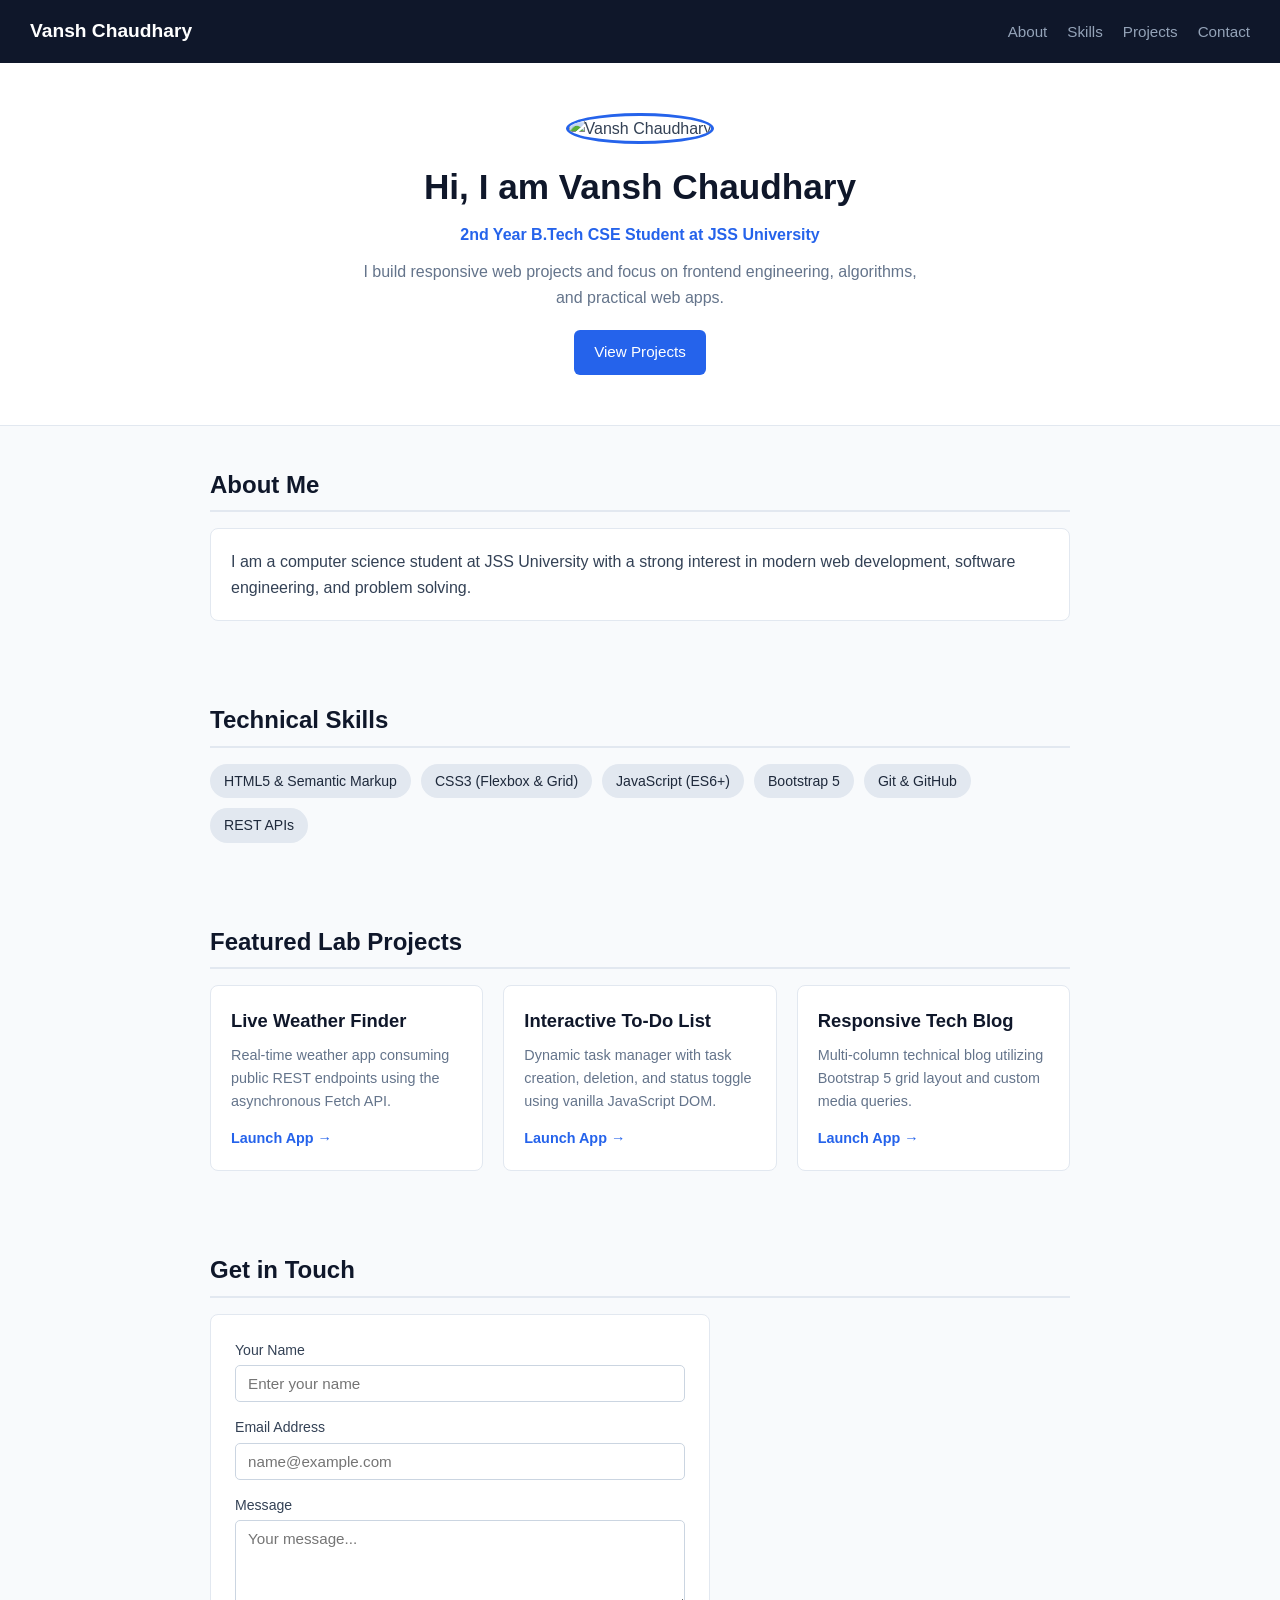
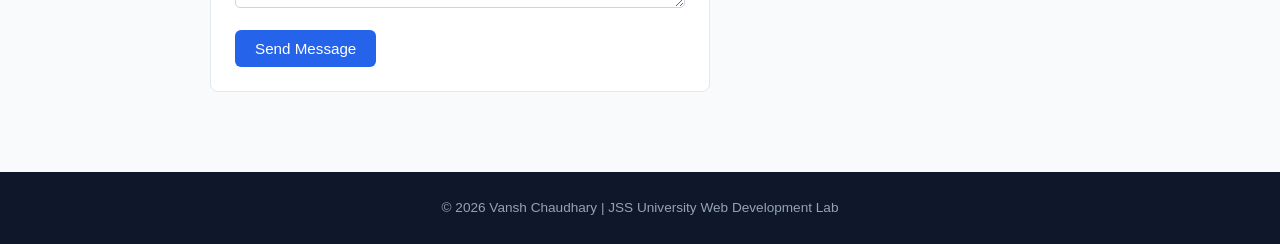
==== Experiment-2/index.html @ f07fea05 "Initial commit: Add experiments 1 to 6 with student portfolio" ====
<!DOCTYPE html>
<html lang="en">
<head>
  <meta charset="UTF-8">
  <meta name="viewport" content="width=device-width, initial-scale=1.0">
  <title>Vansh Chaudhary - Portfolio</title>
  <link rel="stylesheet" href="style.css">
</head>
<body>
  <header>
    <nav class="navbar">
      <div class="brand">Vansh Chaudhary</div>
      <ul class="nav-links">
        <li><a href="#about">About</a></li>
        <li><a href="#skills">Skills</a></li>
        <li><a href="#projects">Projects</a></li>
        <li><a href="#contact">Contact</a></li>
      </ul>
    </nav>
  </header>
  <section class="hero">
    <img src="https://images.unsplash.com/photo-1534528741775-53994a69daeb?w=300&auto=format&fit=crop&q=80" alt="Vansh Chaudhary" class="profile-img">
    <h1>Hi, I am Vansh Chaudhary</h1>
    <p class="subtitle">2nd Year B.Tech CSE Student at JSS University</p>
    <p class="bio">I build responsive web projects and focus on frontend engineering, algorithms, and practical web apps.</p>
    <a href="#projects" class="btn">View Projects</a>
  </section>
  <section id="about" class="container">
    <h2>About Me</h2>
    <div class="card">
      <p>I am a computer science student at JSS University with a strong interest in modern web development, software engineering, and problem solving.</p>
    </div>
  </section>
  <section id="skills" class="container">
    <h2>Technical Skills</h2>
    <div class="skills-list">
      <span class="skill-tag">HTML5 & Semantic Markup</span>
      <span class="skill-tag">CSS3 (Flexbox & Grid)</span>
      <span class="skill-tag">JavaScript (ES6+)</span>
      <span class="skill-tag">Bootstrap 5</span>
      <span class="skill-tag">Git & GitHub</span>
      <span class="skill-tag">REST APIs</span>
    </div>
  </section>
  <section id="projects" class="container">
    <h2>Featured Lab Projects</h2>
    <div class="project-grid">
      <div class="project-card">
        <h3>Live Weather Finder</h3>
        <p>Real-time weather app consuming public REST endpoints using the asynchronous Fetch API.</p>
        <a href="../Experiment-5/weather.html" class="link-btn">Launch App &rarr;</a>
      </div>
      <div class="project-card">
        <h3>Interactive To-Do List</h3>
        <p>Dynamic task manager with task creation, deletion, and status toggle using vanilla JavaScript DOM.</p>
        <a href="../Experiment-3/todo.html" class="link-btn">Launch App &rarr;</a>
      </div>
      <div class="project-card">
        <h3>Responsive Tech Blog</h3>
        <p>Multi-column technical blog utilizing Bootstrap 5 grid layout and custom media queries.</p>
        <a href="../Experiment-6/blog.html" class="link-btn">Launch App &rarr;</a>
      </div>
    </div>
  </section>
  <section id="contact" class="container">
    <h2>Get in Touch</h2>
    <form class="contact-box" onsubmit="event.preventDefault(); alert('Message sent!');">
      <div class="input-row"><label for="name">Your Name</label><input type="text" id="name" placeholder="Enter your name" required></div>
      <div class="input-row"><label for="email">Email Address</label><input type="email" id="email" placeholder="name@example.com" required></div>
      <div class="input-row"><label for="msg">Message</label><textarea id="msg" rows="4" placeholder="Your message..." required></textarea></div>
      <button type="submit" class="btn">Send Message</button>
    </form>
  </section>
  <footer><p>&copy; 2026 Vansh Chaudhary | JSS University Web Development Lab</p></footer>
</body>
</html>
---- Experiment-2/style.css ----
* { box-sizing: border-box; margin: 0; padding: 0; }
body { font-family: -apple-system, BlinkMacSystemFont, "Segoe UI", Roboto, sans-serif; color: #334155; background-color: #f8fafc; line-height: 1.6; }
.container { max-width: 900px; margin: 0 auto; padding: 40px 20px; }
.navbar { display: flex; justify-content: space-between; align-items: center; padding: 16px 30px; background: #0f172a; color: #fff; position: sticky; top: 0; z-index: 1000; }
.navbar .brand { font-size: 1.2rem; font-weight: 700; }
.nav-links { display: flex; list-style: none; gap: 20px; }
.nav-links a { color: #94a3b8; text-decoration: none; font-size: 0.95rem; }
.nav-links a:hover { color: #38bdf8; }
.hero { background: #ffffff; border-bottom: 1px solid #e2e8f0; padding: 50px 20px; text-align: center; }
.profile-img { width: 120px; height: 120px; border-radius: 50%; object-fit: cover; border: 3px solid #2563eb; margin-bottom: 15px; }
.hero h1 { font-size: 2.2rem; color: #0f172a; margin-bottom: 6px; }
.subtitle { color: #2563eb; font-weight: 600; margin-bottom: 12px; }
.bio { max-width: 580px; margin: 0 auto 20px auto; color: #64748b; }
.btn { display: inline-block; background: #2563eb; color: white; padding: 10px 20px; text-decoration: none; border-radius: 6px; border: none; font-size: 0.95rem; cursor: pointer; }
.btn:hover { background: #1d4ed8; }
h2 { font-size: 1.5rem; color: #0f172a; margin-bottom: 16px; border-bottom: 2px solid #e2e8f0; padding-bottom: 6px; }
.card { background: white; padding: 20px; border-radius: 8px; border: 1px solid #e2e8f0; }
.skills-list { display: flex; flex-wrap: wrap; gap: 10px; }
.skill-tag { background: #e2e8f0; color: #1e293b; padding: 6px 14px; border-radius: 20px; font-size: 0.88rem; font-weight: 500; }
.project-grid { display: grid; grid-template-columns: repeat(auto-fit, minmax(260px, 1fr)); gap: 20px; }
.project-card { background: white; border: 1px solid #e2e8f0; border-radius: 8px; padding: 20px; }
.project-card h3 { font-size: 1.15rem; color: #0f172a; margin-bottom: 8px; }
.project-card p { font-size: 0.9rem; color: #64748b; margin-bottom: 12px; }
.link-btn { color: #2563eb; text-decoration: none; font-weight: 600; font-size: 0.9rem; }
.contact-box { background: white; border: 1px solid #e2e8f0; border-radius: 8px; padding: 24px; max-width: 500px; }
.input-row { margin-bottom: 14px; }
.input-row label { display: block; font-size: 0.88rem; font-weight: 500; margin-bottom: 4px; }
.input-row input, .input-row textarea { width: 100%; padding: 9px 12px; border: 1px solid #cbd5e1; border-radius: 5px; font-family: inherit; font-size: 0.95rem; }
footer { text-align: center; padding: 25px; background: #0f172a; color: #94a3b8; font-size: 0.85rem; margin-top: 40px; }
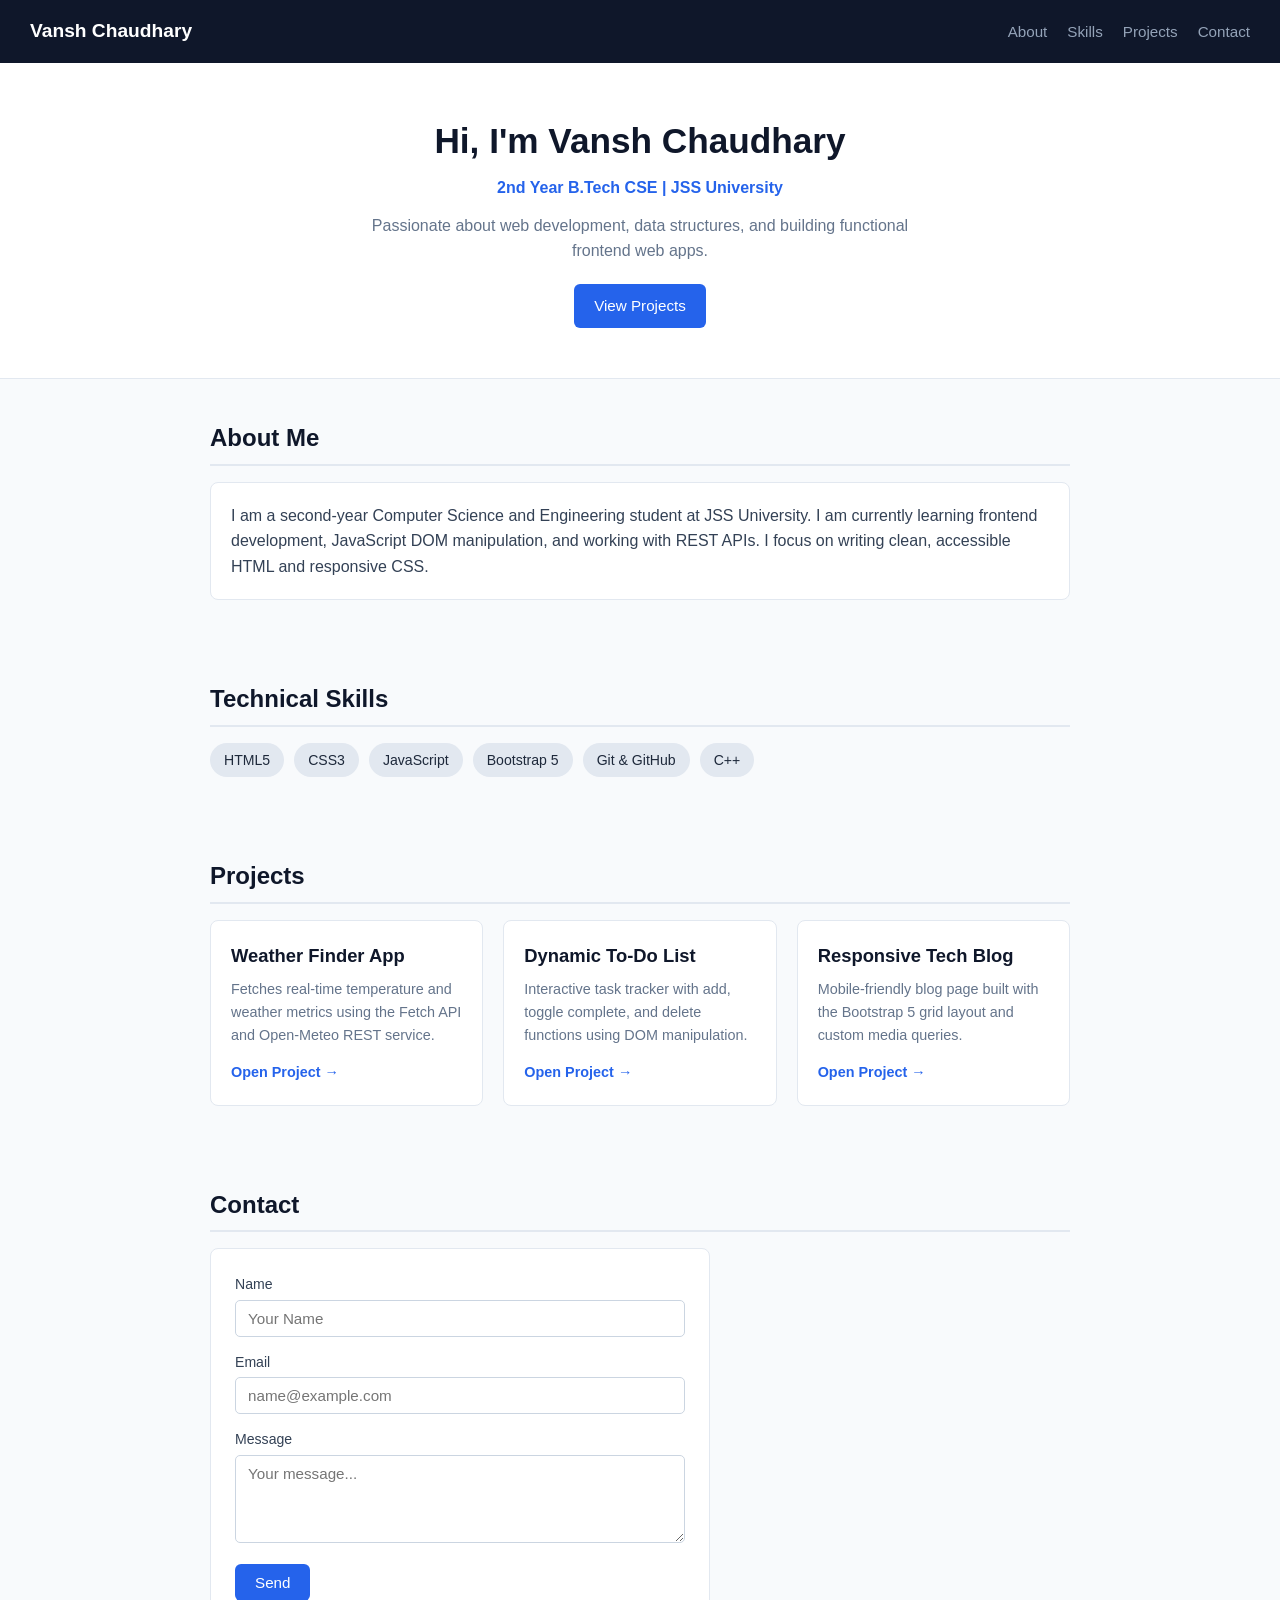
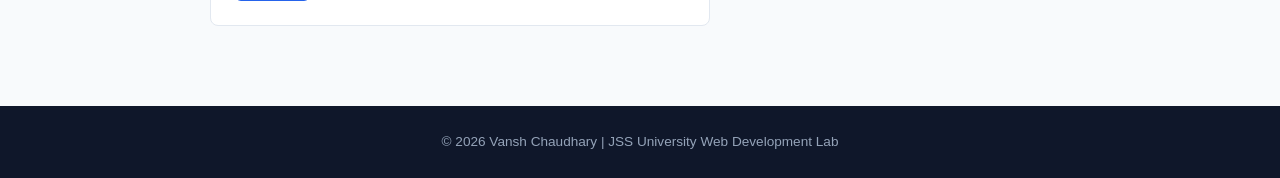
==== commit dae043c0: "Update portfolio hero section and refine experiments 3 and 5" ====
--- a/Experiment-2/index.html
+++ b/Experiment-2/index.html
@@ -18,59 +18,75 @@
       </ul>
     </nav>
   </header>
+
   <section class="hero">
-    <img src="https://images.unsplash.com/photo-1534528741775-53994a69daeb?w=300&auto=format&fit=crop&q=80" alt="Vansh Chaudhary" class="profile-img">
-    <h1>Hi, I am Vansh Chaudhary</h1>
-    <p class="subtitle">2nd Year B.Tech CSE Student at JSS University</p>
-    <p class="bio">I build responsive web projects and focus on frontend engineering, algorithms, and practical web apps.</p>
+    <h1>Hi, I'm Vansh Chaudhary</h1>
+    <p class="subtitle">2nd Year B.Tech CSE | JSS University</p>
+    <p class="bio">Passionate about web development, data structures, and building functional frontend web apps.</p>
     <a href="#projects" class="btn">View Projects</a>
   </section>
+
   <section id="about" class="container">
     <h2>About Me</h2>
     <div class="card">
-      <p>I am a computer science student at JSS University with a strong interest in modern web development, software engineering, and problem solving.</p>
+      <p>I am a second-year Computer Science and Engineering student at JSS University. I am currently learning frontend development, JavaScript DOM manipulation, and working with REST APIs. I focus on writing clean, accessible HTML and responsive CSS.</p>
     </div>
   </section>
+
   <section id="skills" class="container">
     <h2>Technical Skills</h2>
     <div class="skills-list">
-      <span class="skill-tag">HTML5 & Semantic Markup</span>
-      <span class="skill-tag">CSS3 (Flexbox & Grid)</span>
-      <span class="skill-tag">JavaScript (ES6+)</span>
+      <span class="skill-tag">HTML5</span>
+      <span class="skill-tag">CSS3</span>
+      <span class="skill-tag">JavaScript</span>
       <span class="skill-tag">Bootstrap 5</span>
       <span class="skill-tag">Git & GitHub</span>
-      <span class="skill-tag">REST APIs</span>
+      <span class="skill-tag">C++</span>
     </div>
   </section>
+
   <section id="projects" class="container">
-    <h2>Featured Lab Projects</h2>
+    <h2>Projects</h2>
     <div class="project-grid">
       <div class="project-card">
-        <h3>Live Weather Finder</h3>
-        <p>Real-time weather app consuming public REST endpoints using the asynchronous Fetch API.</p>
-        <a href="../Experiment-5/weather.html" class="link-btn">Launch App &rarr;</a>
+        <h3>Weather Finder App</h3>
+        <p>Fetches real-time temperature and weather metrics using the Fetch API and Open-Meteo REST service.</p>
+        <a href="../Experiment-5/weather.html" class="link-btn">Open Project &rarr;</a>
       </div>
       <div class="project-card">
-        <h3>Interactive To-Do List</h3>
-        <p>Dynamic task manager with task creation, deletion, and status toggle using vanilla JavaScript DOM.</p>
-        <a href="../Experiment-3/todo.html" class="link-btn">Launch App &rarr;</a>
+        <h3>Dynamic To-Do List</h3>
+        <p>Interactive task tracker with add, toggle complete, and delete functions using DOM manipulation.</p>
+        <a href="../Experiment-3/todo.html" class="link-btn">Open Project &rarr;</a>
       </div>
       <div class="project-card">
         <h3>Responsive Tech Blog</h3>
-        <p>Multi-column technical blog utilizing Bootstrap 5 grid layout and custom media queries.</p>
-        <a href="../Experiment-6/blog.html" class="link-btn">Launch App &rarr;</a>
+        <p>Mobile-friendly blog page built with the Bootstrap 5 grid layout and custom media queries.</p>
+        <a href="../Experiment-6/blog.html" class="link-btn">Open Project &rarr;</a>
       </div>
     </div>
   </section>
+
   <section id="contact" class="container">
-    <h2>Get in Touch</h2>
+    <h2>Contact</h2>
     <form class="contact-box" onsubmit="event.preventDefault(); alert('Message sent!');">
-      <div class="input-row"><label for="name">Your Name</label><input type="text" id="name" placeholder="Enter your name" required></div>
-      <div class="input-row"><label for="email">Email Address</label><input type="email" id="email" placeholder="name@example.com" required></div>
-      <div class="input-row"><label for="msg">Message</label><textarea id="msg" rows="4" placeholder="Your message..." required></textarea></div>
-      <button type="submit" class="btn">Send Message</button>
+      <div class="input-row">
+        <label for="name">Name</label>
+        <input type="text" id="name" placeholder="Your Name" required>
+      </div>
+      <div class="input-row">
+        <label for="email">Email</label>
+        <input type="email" id="email" placeholder="name@example.com" required>
+      </div>
+      <div class="input-row">
+        <label for="msg">Message</label>
+        <textarea id="msg" rows="4" placeholder="Your message..." required></textarea>
+      </div>
+      <button type="submit" class="btn">Send</button>
     </form>
   </section>
-  <footer><p>&copy; 2026 Vansh Chaudhary | JSS University Web Development Lab</p></footer>
+
+  <footer>
+    <p>&copy; 2026 Vansh Chaudhary | JSS University Web Development Lab</p>
+  </footer>
 </body>
 </html>
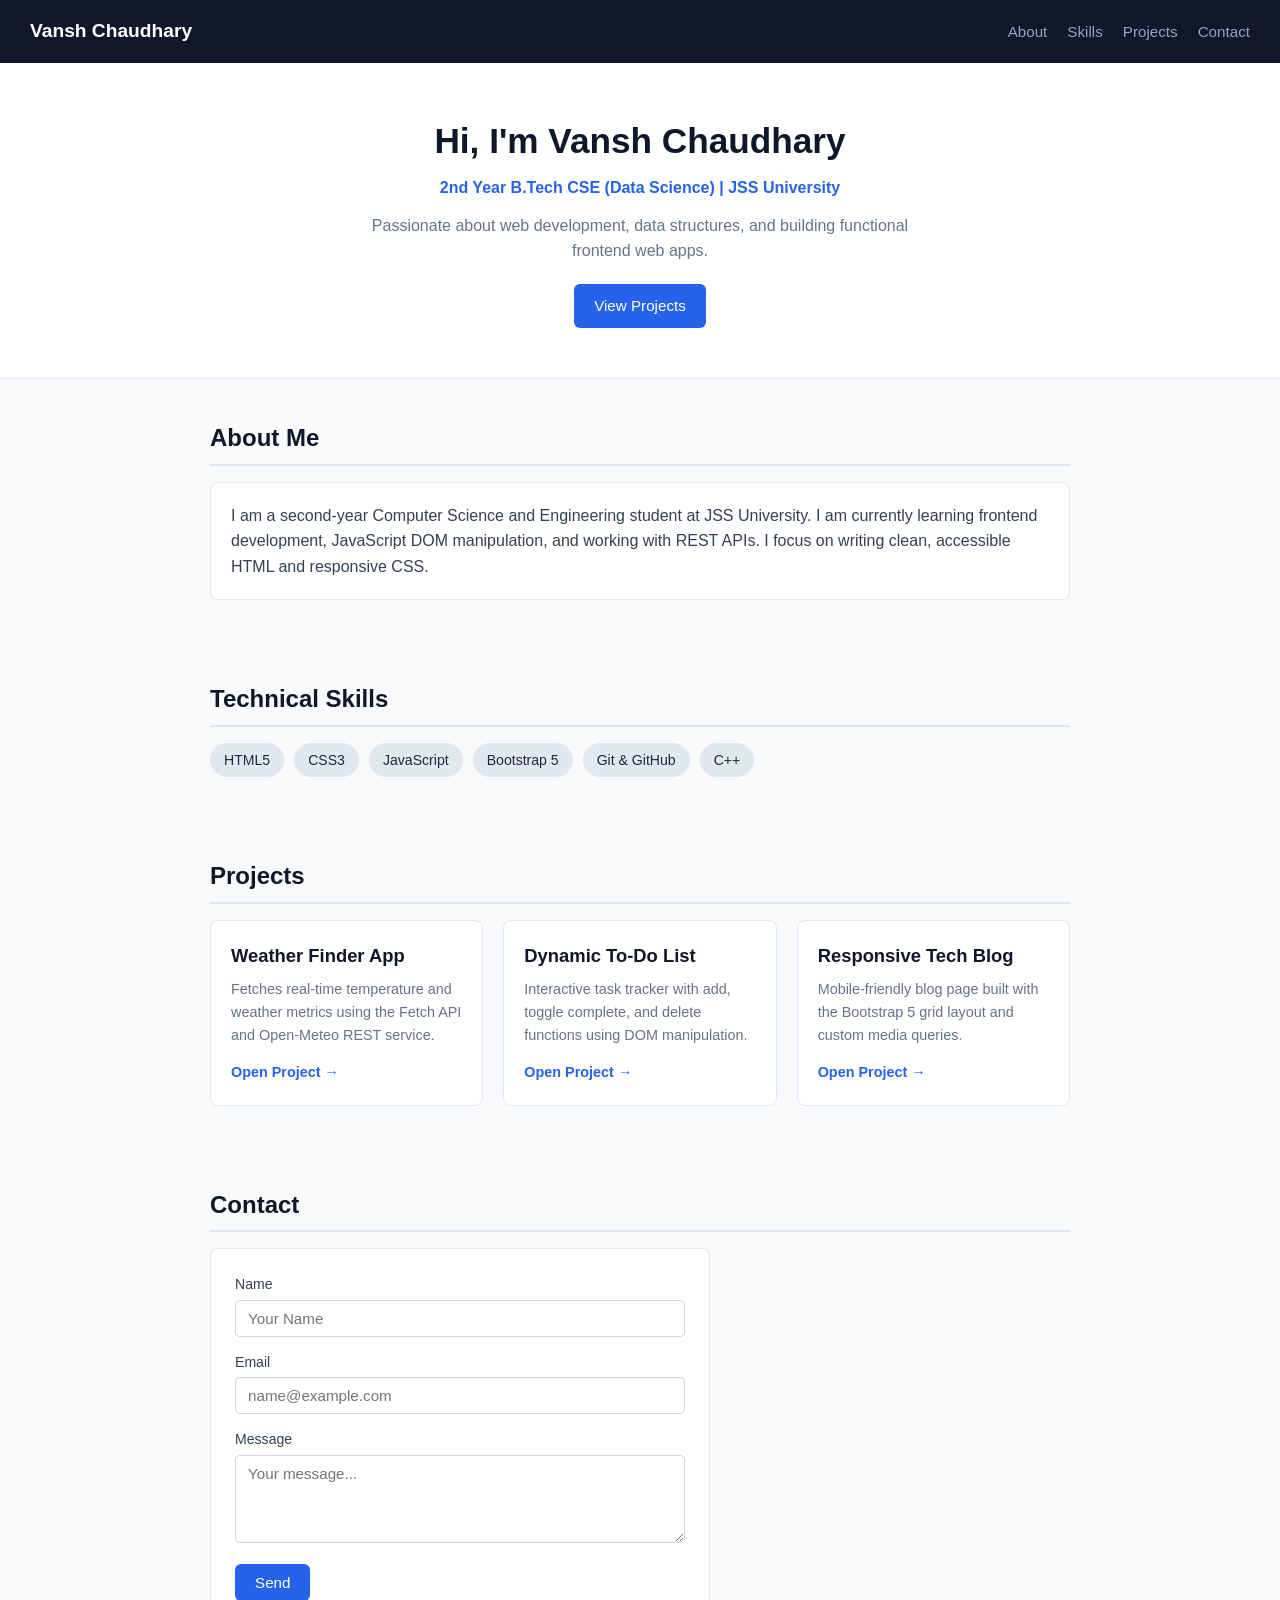
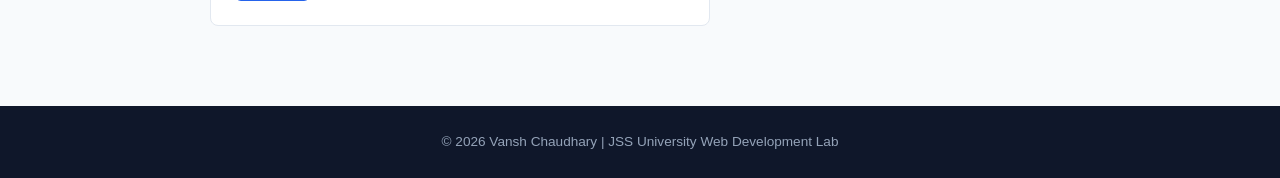
==== commit 956d8160: "Update student branch to CSE Data Science" ====
--- a/Experiment-2/index.html
+++ b/Experiment-2/index.html
@@ -21,7 +21,7 @@
 
   <section class="hero">
     <h1>Hi, I'm Vansh Chaudhary</h1>
-    <p class="subtitle">2nd Year B.Tech CSE | JSS University</p>
+    <p class="subtitle">2nd Year B.Tech CSE (Data Science) | JSS University</p>
     <p class="bio">Passionate about web development, data structures, and building functional frontend web apps.</p>
     <a href="#projects" class="btn">View Projects</a>
   </section>
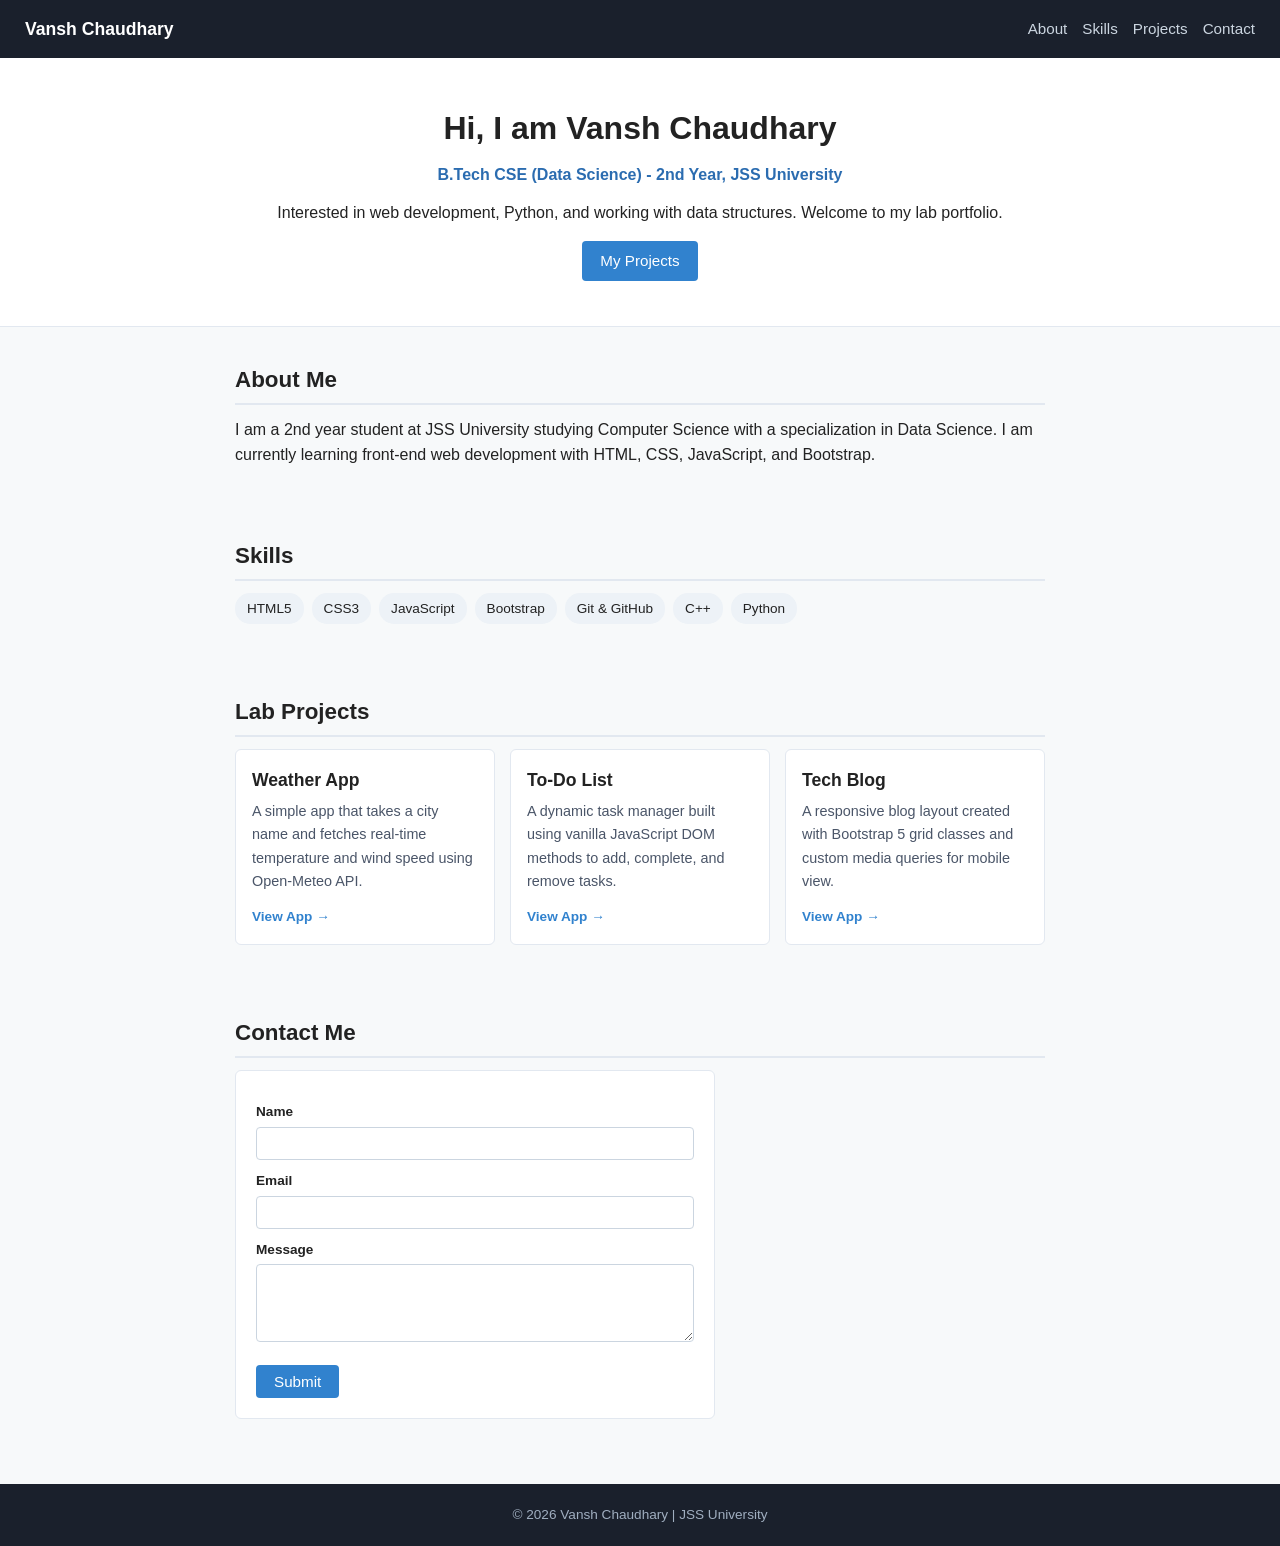
==== commit 6163050e: "Refactor code style across experiments 2, 3, 5, and 6" ====
--- a/Experiment-2/index.html
+++ b/Experiment-2/index.html
@@ -3,13 +3,13 @@
 <head>
   <meta charset="UTF-8">
   <meta name="viewport" content="width=device-width, initial-scale=1.0">
-  <title>Vansh Chaudhary - Portfolio</title>
+  <title>Vansh Chaudhary | Portfolio</title>
   <link rel="stylesheet" href="style.css">
 </head>
 <body>
   <header>
     <nav class="navbar">
-      <div class="brand">Vansh Chaudhary</div>
+      <div class="logo">Vansh Chaudhary</div>
       <ul class="nav-links">
         <li><a href="#about">About</a></li>
         <li><a href="#skills">Skills</a></li>
@@ -20,73 +20,71 @@
   </header>
 
   <section class="hero">
-    <h1>Hi, I'm Vansh Chaudhary</h1>
-    <p class="subtitle">2nd Year B.Tech CSE (Data Science) | JSS University</p>
-    <p class="bio">Passionate about web development, data structures, and building functional frontend web apps.</p>
-    <a href="#projects" class="btn">View Projects</a>
+    <h1>Hi, I am Vansh Chaudhary</h1>
+    <p class="subtitle">B.Tech CSE (Data Science) - 2nd Year, JSS University</p>
+    <p>Interested in web development, Python, and working with data structures. Welcome to my lab portfolio.</p>
+    <a href="#projects" class="btn">My Projects</a>
   </section>
 
   <section id="about" class="container">
     <h2>About Me</h2>
-    <div class="card">
-      <p>I am a second-year Computer Science and Engineering student at JSS University. I am currently learning frontend development, JavaScript DOM manipulation, and working with REST APIs. I focus on writing clean, accessible HTML and responsive CSS.</p>
-    </div>
+    <p>I am a 2nd year student at JSS University studying Computer Science with a specialization in Data Science. I am currently learning front-end web development with HTML, CSS, JavaScript, and Bootstrap.</p>
   </section>
 
   <section id="skills" class="container">
-    <h2>Technical Skills</h2>
-    <div class="skills-list">
-      <span class="skill-tag">HTML5</span>
-      <span class="skill-tag">CSS3</span>
-      <span class="skill-tag">JavaScript</span>
-      <span class="skill-tag">Bootstrap 5</span>
-      <span class="skill-tag">Git & GitHub</span>
-      <span class="skill-tag">C++</span>
+    <h2>Skills</h2>
+    <div class="skills-box">
+      <span>HTML5</span>
+      <span>CSS3</span>
+      <span>JavaScript</span>
+      <span>Bootstrap</span>
+      <span>Git & GitHub</span>
+      <span>C++</span>
+      <span>Python</span>
     </div>
   </section>
 
   <section id="projects" class="container">
-    <h2>Projects</h2>
-    <div class="project-grid">
-      <div class="project-card">
-        <h3>Weather Finder App</h3>
-        <p>Fetches real-time temperature and weather metrics using the Fetch API and Open-Meteo REST service.</p>
-        <a href="../Experiment-5/weather.html" class="link-btn">Open Project &rarr;</a>
+    <h2>Lab Projects</h2>
+    <div class="project-list">
+      <div class="card">
+        <h3>Weather App</h3>
+        <p>A simple app that takes a city name and fetches real-time temperature and wind speed using Open-Meteo API.</p>
+        <a href="../Experiment-5/weather.html">View App &rarr;</a>
       </div>
-      <div class="project-card">
-        <h3>Dynamic To-Do List</h3>
-        <p>Interactive task tracker with add, toggle complete, and delete functions using DOM manipulation.</p>
-        <a href="../Experiment-3/todo.html" class="link-btn">Open Project &rarr;</a>
+
+      <div class="card">
+        <h3>To-Do List</h3>
+        <p>A dynamic task manager built using vanilla JavaScript DOM methods to add, complete, and remove tasks.</p>
+        <a href="../Experiment-3/todo.html">View App &rarr;</a>
       </div>
-      <div class="project-card">
-        <h3>Responsive Tech Blog</h3>
-        <p>Mobile-friendly blog page built with the Bootstrap 5 grid layout and custom media queries.</p>
-        <a href="../Experiment-6/blog.html" class="link-btn">Open Project &rarr;</a>
+
+      <div class="card">
+        <h3>Tech Blog</h3>
+        <p>A responsive blog layout created with Bootstrap 5 grid classes and custom media queries for mobile view.</p>
+        <a href="../Experiment-6/blog.html">View App &rarr;</a>
       </div>
     </div>
   </section>
 
   <section id="contact" class="container">
-    <h2>Contact</h2>
-    <form class="contact-box" onsubmit="event.preventDefault(); alert('Message sent!');">
-      <div class="input-row">
-        <label for="name">Name</label>
-        <input type="text" id="name" placeholder="Your Name" required>
-      </div>
-      <div class="input-row">
-        <label for="email">Email</label>
-        <input type="email" id="email" placeholder="name@example.com" required>
-      </div>
-      <div class="input-row">
-        <label for="msg">Message</label>
-        <textarea id="msg" rows="4" placeholder="Your message..." required></textarea>
-      </div>
-      <button type="submit" class="btn">Send</button>
+    <h2>Contact Me</h2>
+    <form class="contact-form" onsubmit="event.preventDefault(); alert('Message submitted!');">
+      <label for="name">Name</label>
+      <input type="text" id="name" required>
+
+      <label for="email">Email</label>
+      <input type="email" id="email" required>
+
+      <label for="msg">Message</label>
+      <textarea id="msg" rows="4" required></textarea>
+
+      <button type="submit" class="btn">Submit</button>
     </form>
   </section>
 
   <footer>
-    <p>&copy; 2026 Vansh Chaudhary | JSS University Web Development Lab</p>
+    <p>&copy; 2026 Vansh Chaudhary | JSS University</p>
   </footer>
 </body>
 </html>
--- a/Experiment-2/style.css
+++ b/Experiment-2/style.css
@@ -1,29 +1,173 @@
-* { box-sizing: border-box; margin: 0; padding: 0; }
-body { font-family: -apple-system, BlinkMacSystemFont, "Segoe UI", Roboto, sans-serif; color: #334155; background-color: #f8fafc; line-height: 1.6; }
-.container { max-width: 900px; margin: 0 auto; padding: 40px 20px; }
-.navbar { display: flex; justify-content: space-between; align-items: center; padding: 16px 30px; background: #0f172a; color: #fff; position: sticky; top: 0; z-index: 1000; }
-.navbar .brand { font-size: 1.2rem; font-weight: 700; }
-.nav-links { display: flex; list-style: none; gap: 20px; }
-.nav-links a { color: #94a3b8; text-decoration: none; font-size: 0.95rem; }
-.nav-links a:hover { color: #38bdf8; }
-.hero { background: #ffffff; border-bottom: 1px solid #e2e8f0; padding: 50px 20px; text-align: center; }
-.profile-img { width: 120px; height: 120px; border-radius: 50%; object-fit: cover; border: 3px solid #2563eb; margin-bottom: 15px; }
-.hero h1 { font-size: 2.2rem; color: #0f172a; margin-bottom: 6px; }
-.subtitle { color: #2563eb; font-weight: 600; margin-bottom: 12px; }
-.bio { max-width: 580px; margin: 0 auto 20px auto; color: #64748b; }
-.btn { display: inline-block; background: #2563eb; color: white; padding: 10px 20px; text-decoration: none; border-radius: 6px; border: none; font-size: 0.95rem; cursor: pointer; }
-.btn:hover { background: #1d4ed8; }
-h2 { font-size: 1.5rem; color: #0f172a; margin-bottom: 16px; border-bottom: 2px solid #e2e8f0; padding-bottom: 6px; }
-.card { background: white; padding: 20px; border-radius: 8px; border: 1px solid #e2e8f0; }
-.skills-list { display: flex; flex-wrap: wrap; gap: 10px; }
-.skill-tag { background: #e2e8f0; color: #1e293b; padding: 6px 14px; border-radius: 20px; font-size: 0.88rem; font-weight: 500; }
-.project-grid { display: grid; grid-template-columns: repeat(auto-fit, minmax(260px, 1fr)); gap: 20px; }
-.project-card { background: white; border: 1px solid #e2e8f0; border-radius: 8px; padding: 20px; }
-.project-card h3 { font-size: 1.15rem; color: #0f172a; margin-bottom: 8px; }
-.project-card p { font-size: 0.9rem; color: #64748b; margin-bottom: 12px; }
-.link-btn { color: #2563eb; text-decoration: none; font-weight: 600; font-size: 0.9rem; }
-.contact-box { background: white; border: 1px solid #e2e8f0; border-radius: 8px; padding: 24px; max-width: 500px; }
-.input-row { margin-bottom: 14px; }
-.input-row label { display: block; font-size: 0.88rem; font-weight: 500; margin-bottom: 4px; }
-.input-row input, .input-row textarea { width: 100%; padding: 9px 12px; border: 1px solid #cbd5e1; border-radius: 5px; font-family: inherit; font-size: 0.95rem; }
-footer { text-align: center; padding: 25px; background: #0f172a; color: #94a3b8; font-size: 0.85rem; margin-top: 40px; }
+* {
+  margin: 0;
+  padding: 0;
+  box-sizing: border-box;
+}
+
+body {
+  font-family: Arial, sans-serif;
+  color: #222;
+  background-color: #f7f9fa;
+  line-height: 1.6;
+}
+
+.container {
+  max-width: 850px;
+  margin: 0 auto;
+  padding: 35px 20px;
+}
+
+/* Navbar */
+.navbar {
+  display: flex;
+  justify-content: space-between;
+  align-items: center;
+  background: #1a202c;
+  padding: 15px 25px;
+}
+
+.navbar .logo {
+  color: #fff;
+  font-weight: bold;
+  font-size: 1.1rem;
+}
+
+.nav-links {
+  list-style: none;
+  display: flex;
+  gap: 15px;
+}
+
+.nav-links a {
+  color: #cbd5e0;
+  text-decoration: none;
+  font-size: 0.95rem;
+}
+
+.nav-links a:hover {
+  color: #fff;
+}
+
+/* Hero */
+.hero {
+  background: #fff;
+  border-bottom: 1px solid #e2e8f0;
+  padding: 45px 20px;
+  text-align: center;
+}
+
+.hero h1 {
+  font-size: 2rem;
+  margin-bottom: 8px;
+}
+
+.subtitle {
+  color: #2b6cb0;
+  font-weight: 600;
+  margin-bottom: 12px;
+}
+
+.btn {
+  display: inline-block;
+  background: #3182ce;
+  color: #fff;
+  padding: 8px 18px;
+  text-decoration: none;
+  border-radius: 4px;
+  border: none;
+  cursor: pointer;
+  margin-top: 15px;
+  font-size: 0.95rem;
+}
+
+.btn:hover {
+  background: #2b6cb0;
+}
+
+h2 {
+  font-size: 1.4rem;
+  margin-bottom: 12px;
+  border-bottom: 2px solid #e2e8f0;
+  padding-bottom: 5px;
+}
+
+/* Skills */
+.skills-box {
+  display: flex;
+  flex-wrap: wrap;
+  gap: 8px;
+}
+
+.skills-box span {
+  background: #edf2f7;
+  padding: 5px 12px;
+  border-radius: 15px;
+  font-size: 0.85rem;
+}
+
+/* Projects */
+.project-list {
+  display: grid;
+  grid-template-columns: repeat(auto-fit, minmax(240px, 1fr));
+  gap: 15px;
+}
+
+.card {
+  background: #fff;
+  border: 1px solid #e2e8f0;
+  border-radius: 6px;
+  padding: 16px;
+}
+
+.card h3 {
+  font-size: 1.1rem;
+  margin-bottom: 6px;
+}
+
+.card p {
+  font-size: 0.9rem;
+  color: #4a5568;
+  margin-bottom: 10px;
+}
+
+.card a {
+  color: #3182ce;
+  text-decoration: none;
+  font-weight: 600;
+  font-size: 0.85rem;
+}
+
+/* Form */
+.contact-form {
+  background: #fff;
+  border: 1px solid #e2e8f0;
+  padding: 20px;
+  border-radius: 6px;
+  max-width: 480px;
+}
+
+.contact-form label {
+  display: block;
+  font-size: 0.85rem;
+  font-weight: bold;
+  margin-top: 10px;
+}
+
+.contact-form input,
+.contact-form textarea {
+  width: 100%;
+  padding: 8px;
+  margin-top: 4px;
+  border: 1px solid #cbd5e0;
+  border-radius: 4px;
+  font-family: inherit;
+}
+
+footer {
+  text-align: center;
+  padding: 20px;
+  background: #1a202c;
+  color: #a0aec0;
+  font-size: 0.85rem;
+  margin-top: 30px;
+}
